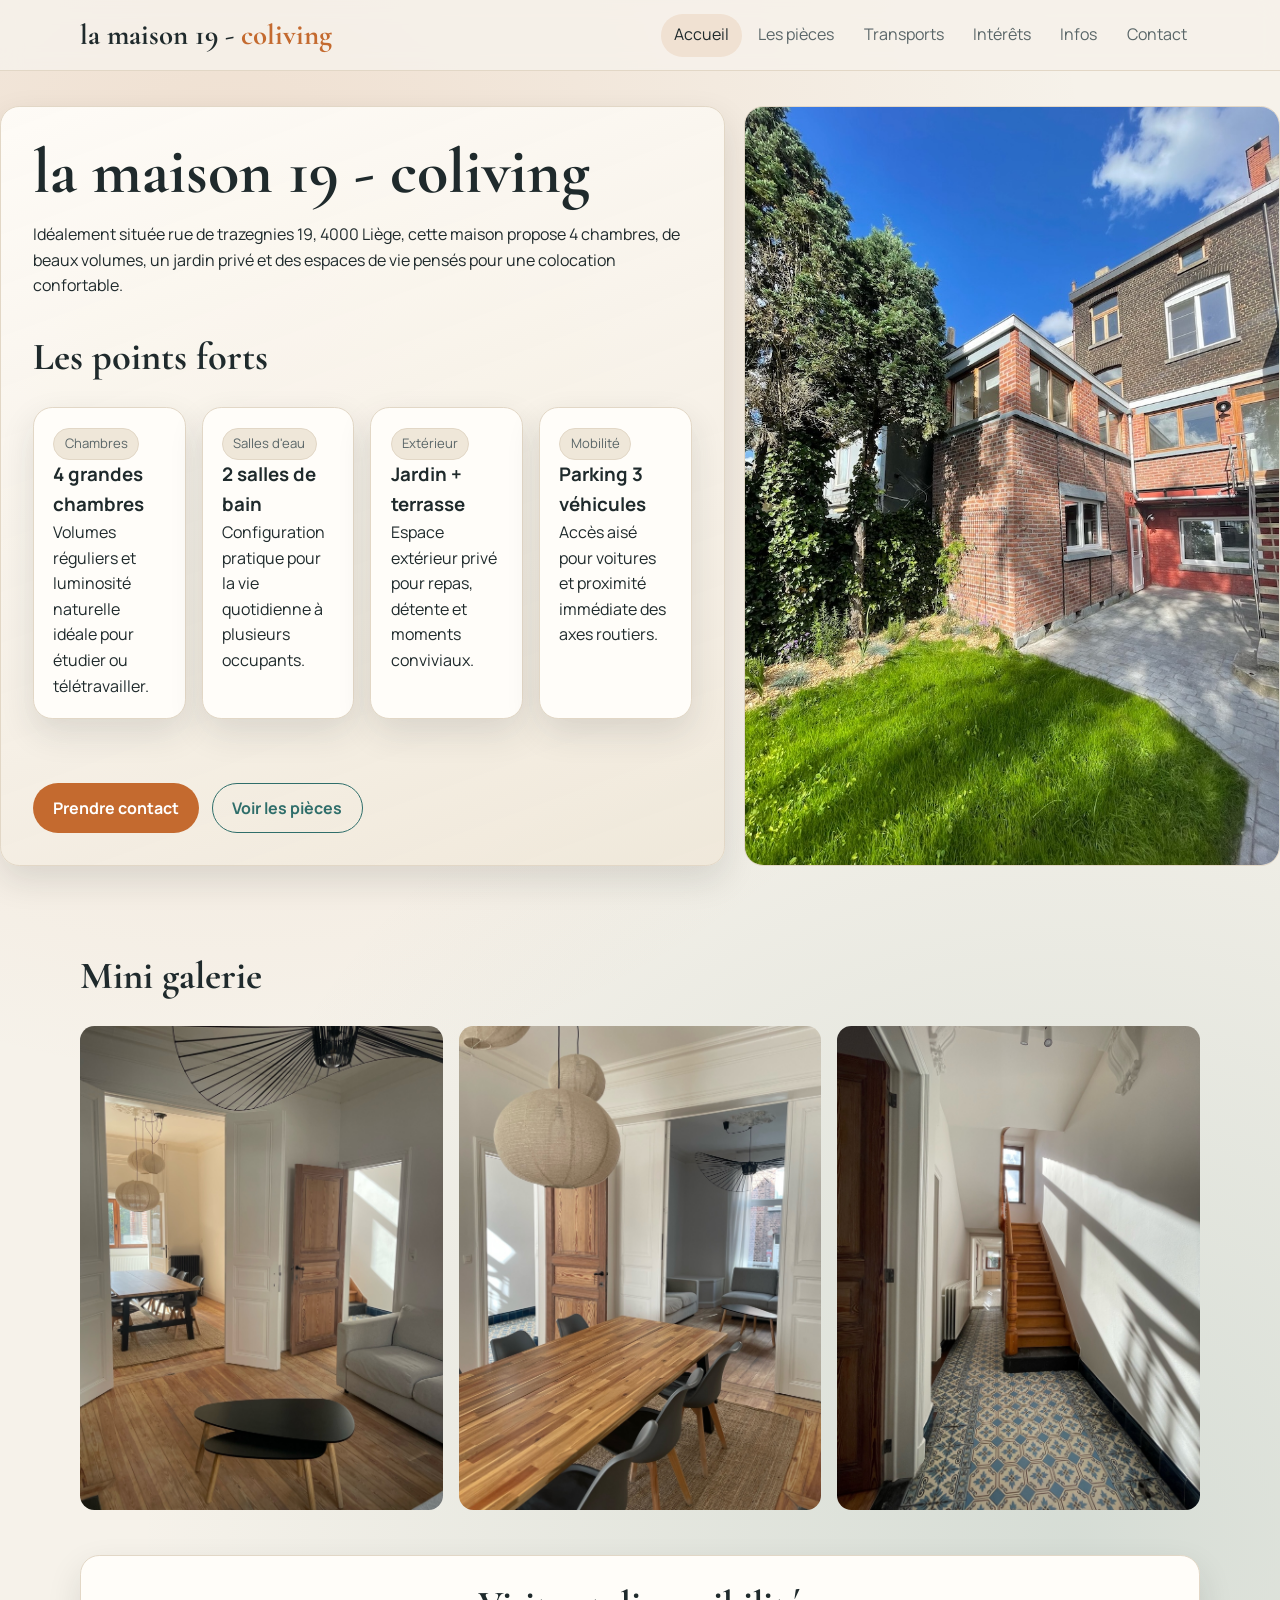
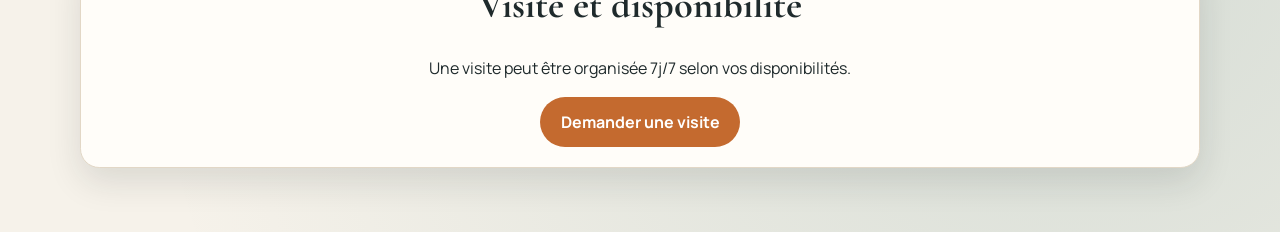
==== index.html @ d6a589d4 "pushing the first version of the website" ====
<!doctype html>
<html lang="fr">
  <head>
    <meta charset="UTF-8" />
    <meta name="viewport" content="width=device-width, initial-scale=1.0" />
    <title>la maison 19 - coliving</title>
    <meta
      name="description"
      content="la maison 19 - coliving: 4 chambres, jardin et parking, rue de trazegnies 19, 4000 Liège."
    />
    <link rel="preconnect" href="https://fonts.googleapis.com" />
    <link rel="preconnect" href="https://fonts.gstatic.com" crossorigin />
    <link
      href="https://fonts.googleapis.com/css2?family=Cormorant+Garamond:wght@600;700&family=Manrope:wght@400;600;700;800&display=swap"
      rel="stylesheet"
    />
    <link rel="stylesheet" href="css/style.css" />
  </head>
  <body>
    <header class="site-header">
      <div class="container navbar">
        <a class="logo" href="index.html">la maison 19 - <span>coliving</span></a>
        <button class="hamburger" aria-label="Ouvrir le menu" aria-expanded="false" data-nav-toggle>
          <span></span>
          <span></span>
          <span></span>
        </button>
        <nav>
          <ul class="nav-links" data-nav-links>
            <li class="nav-item"><a href="index.html">Accueil</a></li>
            <li class="nav-item"><a href="pieces.html">Les pièces</a></li>
            <li class="nav-item"><a href="transports.html">Transports</a></li>
            <li class="nav-item"><a href="interets.html">Intérêts</a></li>
            <li class="nav-item"><a href="infos.html">Infos</a></li>
            <li class="nav-item"><a href="contact.html">Contact</a></li>
          </ul>
        </nav>
      </div>
    </header>
    <!-- TODO réduire l'espace entre le header et le main -->
    <main class="home-main">
      <section class="hero">
        <div class="container hero-shell">
          <article class="card hero-copy reveal">
            <h1><!-- DATA: TITRE -->la maison 19 - coliving</h1>
            <p>
              <!-- DATA: LOCALISATION -->Idéalement située rue de trazegnies 19, 4000 Liège, cette maison propose 4 chambres,
               de beaux volumes, un jardin privé et des espaces de vie pensés pour une colocation confortable.
            </p>
            <div class="hero-highlights">
              <h2 class="section-title">Les points forts</h2>
              <div class="grid-4">
                <article class="card">
                    <span class="badge">Chambres</span>
                    <h3><!-- DATA: CHAMBRES -->4 grandes chambres</h3>
                    <p>Volumes réguliers et luminosité naturelle idéale pour étudier ou télétravailler.</p>
                </article>
                <article class="card">
                    <span class="badge">Salles d'eau</span>
                    <h3><!-- DATA: SDB -->2 salles de bain</h3>
                    <p>Configuration pratique pour la vie quotidienne à plusieurs occupants.</p>
                </article>
                <article class="card">
                    <span class="badge">Extérieur</span>
                    <h3><!-- DATA: JARDIN -->Jardin + terrasse</h3>
                    <p>Espace extérieur privé pour repas, détente et moments conviviaux.</p>
                </article>
                <article class="card">
                    <span class="badge">Mobilité</span>
                    <h3><!-- DATA: PARKING -->Parking 3 véhicules</h3>
                    <p>Accès aisé pour voitures et proximité immédiate des axes routiers.</p>
                </article>
                </div>
            </div>
            <div style="height: 2rem;"></div> 
            <p class="hero-actions">
              <a class="btn btn-primary" href="contact.html">Prendre contact</a>
              <a class="btn btn-outline" href="pieces.html">Voir les pièces</a>
            </p>
          </article>
          <figure class="hero-image reveal delay-1">
            <img src="img/index/IMG_2980.jpeg" alt="Façade de la maison 19 - coliving à Liège" />
          </figure>
        </div>
      </section>

      <section class="section container reveal delay-2">
        <h2 class="section-title">Mini galerie</h2>
        <div class="grid-3">
          <img src="img/index/IMG_2970.jpeg" alt="Aperçu de la maison 1" />
          <img src="img/index/IMG_2964.jpeg" alt="Aperçu de la maison 2" />
          <img src="img/index/IMG_2968.jpeg" alt="Aperçu de la maison 3" />
        </div>
      </section>

      <section class="section container reveal delay-3">
        <article class="card" style="text-align: center">
          <h2 class="section-title" style="justify-content: center">Visite et disponibilité</h2>
          <p><!-- DATA: CTA -->Une visite peut être organisée 7j/7 selon vos disponibilités.</p>
          <p style="margin-top: 1rem">
            <a class="btn btn-primary" href="contact.html">Demander une visite</a>
          </p>
        </article>
      </section>
    </main>

    <script src="js/main.js"></script>
  </body>
</html>
---- css/style.css ----
/* Base reset */
* {
  box-sizing: border-box;
  margin: 0;
  padding: 0;
}

:root {
  --color-bg: #f6f2ea;
  --color-surface: #fffdf9;
  --color-surface-alt: #efe7d9;
  --color-text: #1f2a2c;
  --color-muted: #5a6668;
  --color-primary: #c46a2f;
  --color-primary-dark: #9f4f1e;
  --color-accent: #2f6e6a;
  --color-border: #e2d7c6;
  --shadow-soft: 0 14px 34px rgba(25, 34, 36, 0.12);
  --radius-sm: 0.5rem;
  --radius-md: 0.9rem;
  --radius-lg: 1.2rem;
  --container: 1120px;
  --font-title: "Cormorant Garamond", serif;
  --font-body: "Manrope", sans-serif;
}

html,
body {
  min-height: 100%;
}

body {
  font-family: var(--font-body);
  color: var(--color-text);
  background:
    radial-gradient(circle at 18% 12%, rgba(196, 106, 47, 0.14), transparent 45%),
    radial-gradient(circle at 84% 84%, rgba(47, 110, 106, 0.16), transparent 50%),
    var(--color-bg);
  line-height: 1.6;
}

img {
  display: block;
  max-width: 100%;
  border-radius: var(--radius-md);
}

a {
  color: inherit;
  text-decoration: none;
}

ul {
  list-style: none;
}

.container {
  width: min(100% - 2rem, var(--container));
  margin-inline: auto;
}

main {
  padding-block: 2.5rem 4rem;
}

.home-main {
  padding-top: 0;
}

.section {
  margin-top: 2.8rem;
}

.section-title {
  display: inline-flex;
  align-items: center;
  gap: 0.6rem;
  font-family: var(--font-title);
  font-size: clamp(1.8rem, 3vw, 2.5rem);
  margin-bottom: 1.2rem;
}

.section-title::before,
.section-title::after {
  content: none !important;
  display: none !important;
}

.badge {
  display: inline-block;
  padding: 0.3rem 0.65rem;
  font-size: 0.82rem;
  border: 1px solid var(--color-border);
  border-radius: 999px;
  color: var(--color-muted);
  background: var(--color-surface-alt);
}

.card {
  background: var(--color-surface);
  border: 1px solid var(--color-border);
  border-radius: var(--radius-lg);
  padding: 1.2rem;
  box-shadow: var(--shadow-soft);
}

.btn {
  display: inline-flex;
  align-items: center;
  justify-content: center;
  gap: 0.4rem;
  padding: 0.7rem 1.2rem;
  border-radius: 999px;
  border: 1px solid transparent;
  font-weight: 700;
  cursor: pointer;
  transition: transform 0.2s ease, background-color 0.2s ease, border-color 0.2s ease;
}

.btn:hover {
  transform: translateY(-1px);
}

.btn-primary {
  background: var(--color-primary);
  color: #fff;
}

.btn-primary:hover {
  background: var(--color-primary-dark);
}

.btn-outline {
  background: transparent;
  border-color: var(--color-accent);
  color: var(--color-accent);
}

.btn-outline:hover {
  background: rgba(47, 110, 106, 0.1);
}

/* Navbar */
.site-header {
  position: sticky;
  top: 0;
  z-index: 30;
  backdrop-filter: blur(10px);
  background: rgba(246, 242, 234, 0.86);
  border-bottom: 1px solid var(--color-border);
}

.navbar {
  min-height: 4.4rem;
  display: flex;
  align-items: center;
  justify-content: space-between;
  gap: 1rem;
}

.logo {
  font-family: var(--font-title);
  font-size: 1.8rem;
  font-weight: 700;
}

.logo span {
  color: var(--color-primary);
}

.nav-links {
  display: flex;
  align-items: center;
  gap: 0.2rem;
}

.nav-item > a,
.dropdown-trigger {
  display: inline-flex;
  align-items: center;
  gap: 0.45rem;
  padding: 0.55rem 0.82rem;
  border-radius: 999px;
  color: var(--color-muted);
  font-weight: 700;
  background: transparent;
  border: 0;
  cursor: pointer;
  font: inherit;
}

.nav-item > a:hover,
.dropdown-trigger:hover,
.nav-item > a.active {
  background: rgba(196, 106, 47, 0.12);
  color: var(--color-text);
}

.dropdown {
  position: relative;
}

.dropdown-menu {
  position: absolute;
  top: calc(100% + 0.4rem);
  left: 0;
  min-width: 15rem;
  padding: 0.4rem;
  border-radius: var(--radius-md);
  border: 1px solid var(--color-border);
  background: var(--color-surface);
  box-shadow: var(--shadow-soft);
  display: none;
}

.dropdown.open .dropdown-menu {
  display: block;
}

.dropdown-menu a {
  display: block;
  padding: 0.55rem 0.65rem;
  border-radius: var(--radius-sm);
  color: var(--color-muted);
}

.dropdown-menu a:hover {
  background: rgba(47, 110, 106, 0.12);
  color: var(--color-text);
}

.hamburger {
  display: none;
  border: 0;
  background: transparent;
  width: 2.5rem;
  height: 2.5rem;
  border-radius: 50%;
  cursor: pointer;
}

.hamburger span {
  display: block;
  width: 1.35rem;
  height: 2px;
  margin: 0.22rem auto;
  background: var(--color-text);
}

/* Hero */
.hero {
  min-height: calc(100vh - 4.4rem);
  display: grid;
  place-items: center;
}

.hero-shell {
  width: 100%;
  display: grid;
  grid-template-columns: 1.15fr 0.85fr;
  gap: 1.2rem;
}

.hero-copy {
  padding: 2rem;
  background: linear-gradient(160deg, rgba(255, 253, 249, 0.93), rgba(239, 231, 217, 0.85));
}

.hero-copy h1 {
  font-family: var(--font-title);
  font-size: clamp(2.3rem, 6vw, 4rem);
  line-height: 1.02;
  margin-bottom: 1.1rem;
}

.hero-highlights {
  margin-top: 1.75rem;
}

.hero-actions {
  margin-top: 2rem;
  display: flex;
  flex-wrap: wrap;
  gap: 0.8rem;
}

.hero-stats {
  display: grid;
  grid-template-columns: repeat(3, minmax(0, 1fr));
  gap: 0.7rem;
  margin-top: 1rem;
}

.hero-stat {
  background: var(--color-surface);
  border-radius: var(--radius-sm);
  border: 1px solid var(--color-border);
  padding: 0.65rem;
}

.hero-stat strong {
  display: block;
  font-size: 1.05rem;
}

.hero-image {
  min-height: 23rem;
  max-height: 50rem;
  border-radius: var(--radius-lg);
  overflow: hidden;
  border: 1px solid var(--color-border);
}

.hero-image img {
  width: 100%;
  height: 100%;
  object-fit: cover;
}

.grid-4 {
  display: grid;
  grid-template-columns: repeat(4, minmax(0, 1fr));
  gap: 1rem;
}

.grid-3 {
  display: grid;
  grid-template-columns: repeat(3, minmax(0, 1fr));
  gap: 1rem;
}

.grid-2 {
  display: grid;
  grid-template-columns: repeat(2, minmax(0, 1fr));
  gap: 1rem;
}

/* Carousel */
.carousel {
  position: relative;
}

.carousel-track {
  position: relative;
  min-height: 350px;
}

.carousel-slide {
  display: none;
  height: 350px;
  object-fit: contain;
  width: 100%;
  cursor: pointer;
  border-radius: var(--radius-md);
}

.carousel-slide.active {
  display: block;
}

.carousel-controls {
  margin-top: 0.8rem;
  display: flex;
  justify-content: space-between;
  align-items: center;
}

.carousel-buttons {
  display: inline-flex;
  gap: 0.5rem;
}

.carousel-btn {
  width: 2.25rem;
  height: 2.25rem;
  border-radius: 50%;
  border: 1px solid var(--color-border);
  background: var(--color-surface);
  color: var(--color-text);
  cursor: pointer;
}

.carousel-btn:hover {
  background: var(--color-surface-alt);
}

.carousel-indicators {
  display: inline-flex;
  align-items: center;
  gap: 0.35rem;
}

.carousel-indicators button {
  width: 0.55rem;
  height: 0.55rem;
  border-radius: 50%;
  border: 0;
  background: #ccbfa9;
  cursor: pointer;
}

.carousel-indicators button.active {
  background: var(--color-primary);
}

.feature-list {
  margin-top: 0.8rem;
  display: flex;
  flex-wrap: wrap;
  gap: 0.45rem;
}

.feature-list li {
  padding: 0.35rem 0.58rem;
  border: 1px dashed var(--color-border);
  border-radius: 999px;
  color: var(--color-muted);
  font-size: 0.86rem;
}

.anchor-nav {
  position: sticky;
  top: 5.15rem;
  z-index: 20;
  margin-bottom: 1rem;
  background: rgba(246, 242, 234, 0.95);
  border: 1px solid var(--color-border);
  border-radius: var(--radius-md);
  padding: 0.55rem;
  overflow-x: auto;
}

.anchor-nav ul {
  display: flex;
  gap: 0.45rem;
  min-width: max-content;
}

.anchor-nav a {
  display: inline-block;
  padding: 0.45rem 0.6rem;
  border-radius: 999px;
  font-size: 0.86rem;
  color: var(--color-muted);
  border: 1px solid transparent;
}

.anchor-nav a:hover {
  border-color: var(--color-border);
  color: var(--color-text);
}

.anchor-nav a.is-empty {
  opacity: 0.55;
  text-decoration: line-through;
}

.pieces-gallery-mode .section[id] {
  display: none;
}

.footer {
  margin-top: 3rem;
  padding: 1.1rem 0 2rem;
  color: var(--color-muted);
  font-size: 0.9rem;
}

/* Reveal animation */
.reveal {
  opacity: 0;
  transform: translateY(12px);
  animation: reveal 550ms ease forwards;
}

.reveal.delay-1 {
  animation-delay: 100ms;
}

.reveal.delay-2 {
  animation-delay: 180ms;
}

.reveal.delay-3 {
  animation-delay: 260ms;
}

@keyframes reveal {
  to {
    opacity: 1;
    transform: translateY(0);
  }
}

/* Breakpoints */
@media (max-width: 768px) {
  .nav-links {
    position: absolute;
    top: 4.4rem;
    left: 0;
    right: 0;
    flex-direction: column;
    align-items: stretch;
    background: var(--color-surface);
    border-bottom: 1px solid var(--color-border);
    padding: 0.7rem;
    display: none;
  }

  .nav-links.open {
    display: flex;
  }

  .dropdown-menu {
    position: static;
    margin-top: 0.2rem;
    box-shadow: none;
    border-style: dashed;
  }

  .hamburger {
    display: inline-block;
  }

  .hero {
    min-height: auto;
    padding-top: 1rem;
  }

  .hero-shell,
  .grid-4,
  .grid-3,
  .grid-2 {
    grid-template-columns: 1fr;
  }

  .hero-stats {
    grid-template-columns: 1fr;
  }
}

@media (max-width: 480px) {
  main {
    padding-top: 1.7rem;
  }

  .section {
    margin-top: 2rem;
  }

  .card {
    padding: 0.95rem;
  }

  .section-title {
    font-size: 1.65rem;
  }
}

/* Lightbox */
.lightbox {
  display: none;
  position: fixed;
  top: 0;
  left: 0;
  width: 100%;
  height: 100%;
  background: rgba(0, 0, 0, 0.9);
  z-index: 1000;
  align-items: center;
  justify-content: center;
}

.lightbox.active {
  display: flex;
}

.lightbox-content {
  position: relative;
  width: 90%;
  max-width: 90vw;
  height: 90vh;
  display: flex;
  align-items: center;
  justify-content: center;
}

.lightbox-image {
  max-width: 100%;
  max-height: 100%;
  object-fit: contain;
  border-radius: var(--radius-md);
}

.lightbox-close {
  position: absolute;
  top: -3rem;
  right: 0;
  width: 2.5rem;
  height: 2.5rem;
  background: transparent;
  border: none;
  color: white;
  font-size: 2rem;
  cursor: pointer;
  display: flex;
  align-items: center;
  justify-content: center;
  transition: transform 0.2s;
}

.lightbox-close:hover {
  transform: scale(1.1);
}

.lightbox-nav {
  position: absolute;
  top: 50%;
  transform: translateY(-50%);
  width: 100%;
  display: flex;
  justify-content: space-between;
  padding: 0 1rem;
  pointer-events: none;
}

.lightbox-btn {
  width: 2.5rem;
  height: 2.5rem;
  border-radius: 50%;
  border: 2px solid white;
  background: rgba(255, 255, 255, 0.1);
  color: white;
  font-size: 1.3rem;
  cursor: pointer;
  display: flex;
  align-items: center;
  justify-content: center;
  pointer-events: all;
  transition: all 0.2s;
}

.lightbox-btn:hover {
  background: rgba(255, 255, 255, 0.2);
}

.lightbox-counter {
  position: absolute;
  bottom: -2.5rem;
  left: 50%;
  transform: translateX(-50%);
  color: white;
  font-size: 0.9rem;
}

@media (max-width: 768px) {
  .lightbox-close {
    top: 1rem;
    right: 1rem;
    width: 2rem;
    height: 2rem;
    font-size: 1.5rem;
  }

  .lightbox-btn {
    width: 2rem;
    height: 2rem;
    font-size: 1rem;
  }

  .lightbox-counter {
    bottom: -2rem;
  }
}
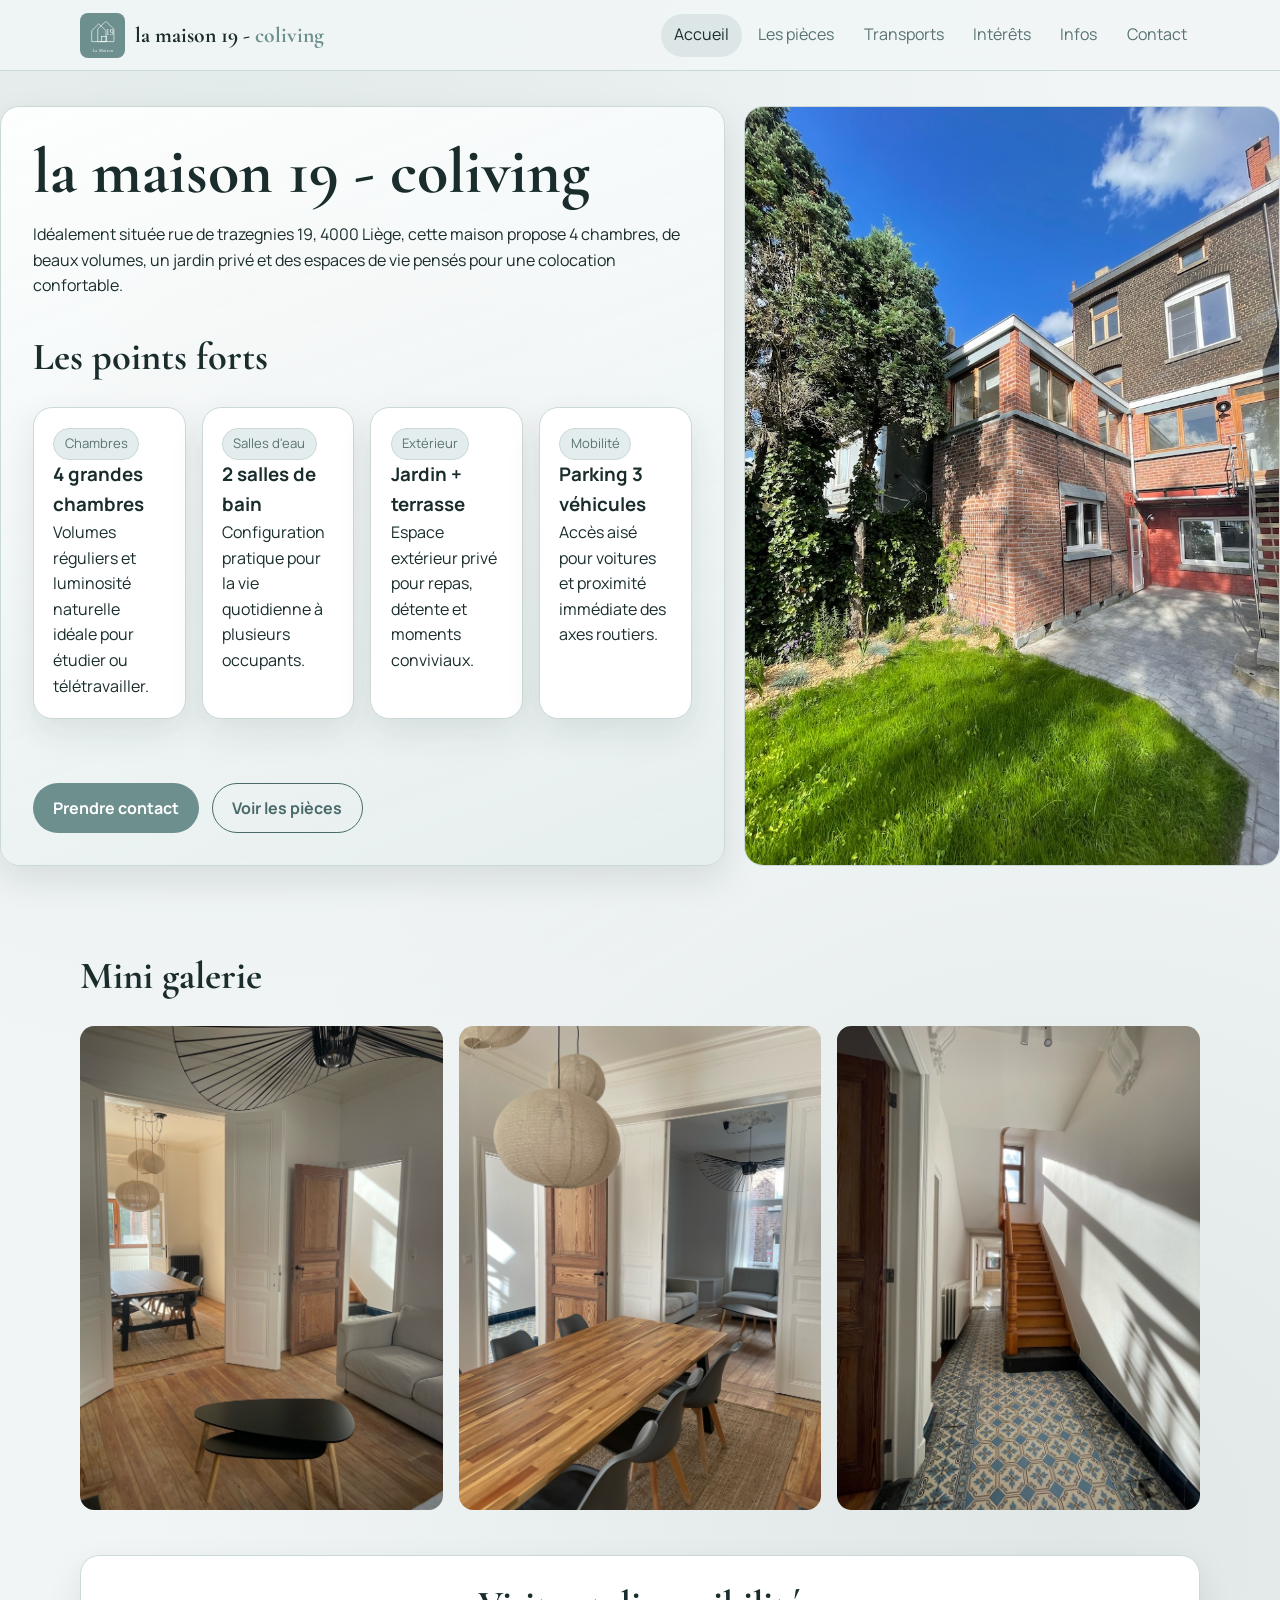
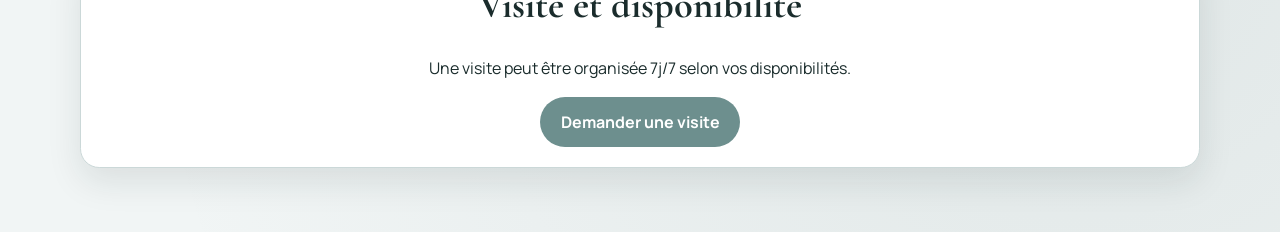
==== commit e71471d3: "adapting the color and adding the logo" ====
--- a/index.html
+++ b/index.html
@@ -14,12 +14,13 @@
       href="https://fonts.googleapis.com/css2?family=Cormorant+Garamond:wght@600;700&family=Manrope:wght@400;600;700;800&display=swap"
       rel="stylesheet"
     />
+    <link rel="icon" href="img/logo.svg" type="image/svg+xml" />
     <link rel="stylesheet" href="css/style.css" />
   </head>
   <body>
     <header class="site-header">
       <div class="container navbar">
-        <a class="logo" href="index.html">la maison 19 - <span>coliving</span></a>
+        <a class="logo" href="index.html"><img src="img/logo.svg" alt="La Maison 19 – Coliving" class="logo-img"><span class="logo-text">la maison 19 - <em>coliving</em></span></a>
         <button class="hamburger" aria-label="Ouvrir le menu" aria-expanded="false" data-nav-toggle>
           <span></span>
           <span></span>
--- a/css/style.css
+++ b/css/style.css
@@ -6,16 +6,16 @@
 }
 
 :root {
-  --color-bg: #f6f2ea;
-  --color-surface: #fffdf9;
-  --color-surface-alt: #efe7d9;
-  --color-text: #1f2a2c;
-  --color-muted: #5a6668;
-  --color-primary: #c46a2f;
-  --color-primary-dark: #9f4f1e;
-  --color-accent: #2f6e6a;
-  --color-border: #e2d7c6;
-  --shadow-soft: 0 14px 34px rgba(25, 34, 36, 0.12);
+  --color-bg: #F1F5F5;
+  --color-surface: #FFFFFF;
+  --color-surface-alt: #E4EDED;
+  --color-text: #1A2C2C;
+  --color-muted: #5A7272;
+  --color-primary: #6D8F8E;
+  --color-primary-dark: #4A6A69;
+  --color-accent: #4A6A69;
+  --color-border: #CBD8D8;
+  --shadow-soft: 0 14px 34px rgba(20, 35, 35, 0.10);
   --radius-sm: 0.5rem;
   --radius-md: 0.9rem;
   --radius-lg: 1.2rem;
@@ -33,8 +33,8 @@
   font-family: var(--font-body);
   color: var(--color-text);
   background:
-    radial-gradient(circle at 18% 12%, rgba(196, 106, 47, 0.14), transparent 45%),
-    radial-gradient(circle at 84% 84%, rgba(47, 110, 106, 0.16), transparent 50%),
+    radial-gradient(circle at 18% 12%, rgba(109, 143, 142, 0.12), transparent 45%),
+    radial-gradient(circle at 84% 84%, rgba(74, 106, 105, 0.10), transparent 50%),
     var(--color-bg);
   line-height: 1.6;
 }
@@ -137,7 +137,7 @@
 }
 
 .btn-outline:hover {
-  background: rgba(47, 110, 106, 0.1);
+  background: rgba(109, 143, 142, 0.12);
 }
 
 /* Navbar */
@@ -146,7 +146,7 @@
   top: 0;
   z-index: 30;
   backdrop-filter: blur(10px);
-  background: rgba(246, 242, 234, 0.86);
+  background: rgba(241, 245, 245, 0.88);
   border-bottom: 1px solid var(--color-border);
 }
 
@@ -159,12 +159,29 @@
 }
 
 .logo {
+  display: flex;
+  align-items: center;
+  gap: 0.65rem;
+}
+
+.logo-img {
+  height: 2.8rem;
+  width: auto;
+  border-radius: var(--radius-sm);
+  display: block;
+  flex-shrink: 0;
+}
+
+.logo-text {
   font-family: var(--font-title);
-  font-size: 1.8rem;
+  font-size: 1.35rem;
   font-weight: 700;
-}
-
-.logo span {
+  color: var(--color-text);
+  line-height: 1.15;
+}
+
+.logo-text em {
+  font-style: normal;
   color: var(--color-primary);
 }
 
@@ -192,7 +209,7 @@
 .nav-item > a:hover,
 .dropdown-trigger:hover,
 .nav-item > a.active {
-  background: rgba(196, 106, 47, 0.12);
+  background: rgba(109, 143, 142, 0.14);
   color: var(--color-text);
 }
 
@@ -225,7 +242,7 @@
 }
 
 .dropdown-menu a:hover {
-  background: rgba(47, 110, 106, 0.12);
+  background: rgba(109, 143, 142, 0.14);
   color: var(--color-text);
 }
 
@@ -263,7 +280,7 @@
 
 .hero-copy {
   padding: 2rem;
-  background: linear-gradient(160deg, rgba(255, 253, 249, 0.93), rgba(239, 231, 217, 0.85));
+  background: linear-gradient(160deg, rgba(255, 255, 255, 0.93), rgba(228, 237, 237, 0.85));
 }
 
 .hero-copy h1 {
@@ -395,7 +412,7 @@
   height: 0.55rem;
   border-radius: 50%;
   border: 0;
-  background: #ccbfa9;
+  background: #A6BFBF;
   cursor: pointer;
 }
 
@@ -423,7 +440,7 @@
   top: 5.15rem;
   z-index: 20;
   margin-bottom: 1rem;
-  background: rgba(246, 242, 234, 0.95);
+  background: rgba(241, 245, 245, 0.95);
   border: 1px solid var(--color-border);
   border-radius: var(--radius-md);
   padding: 0.55rem;
